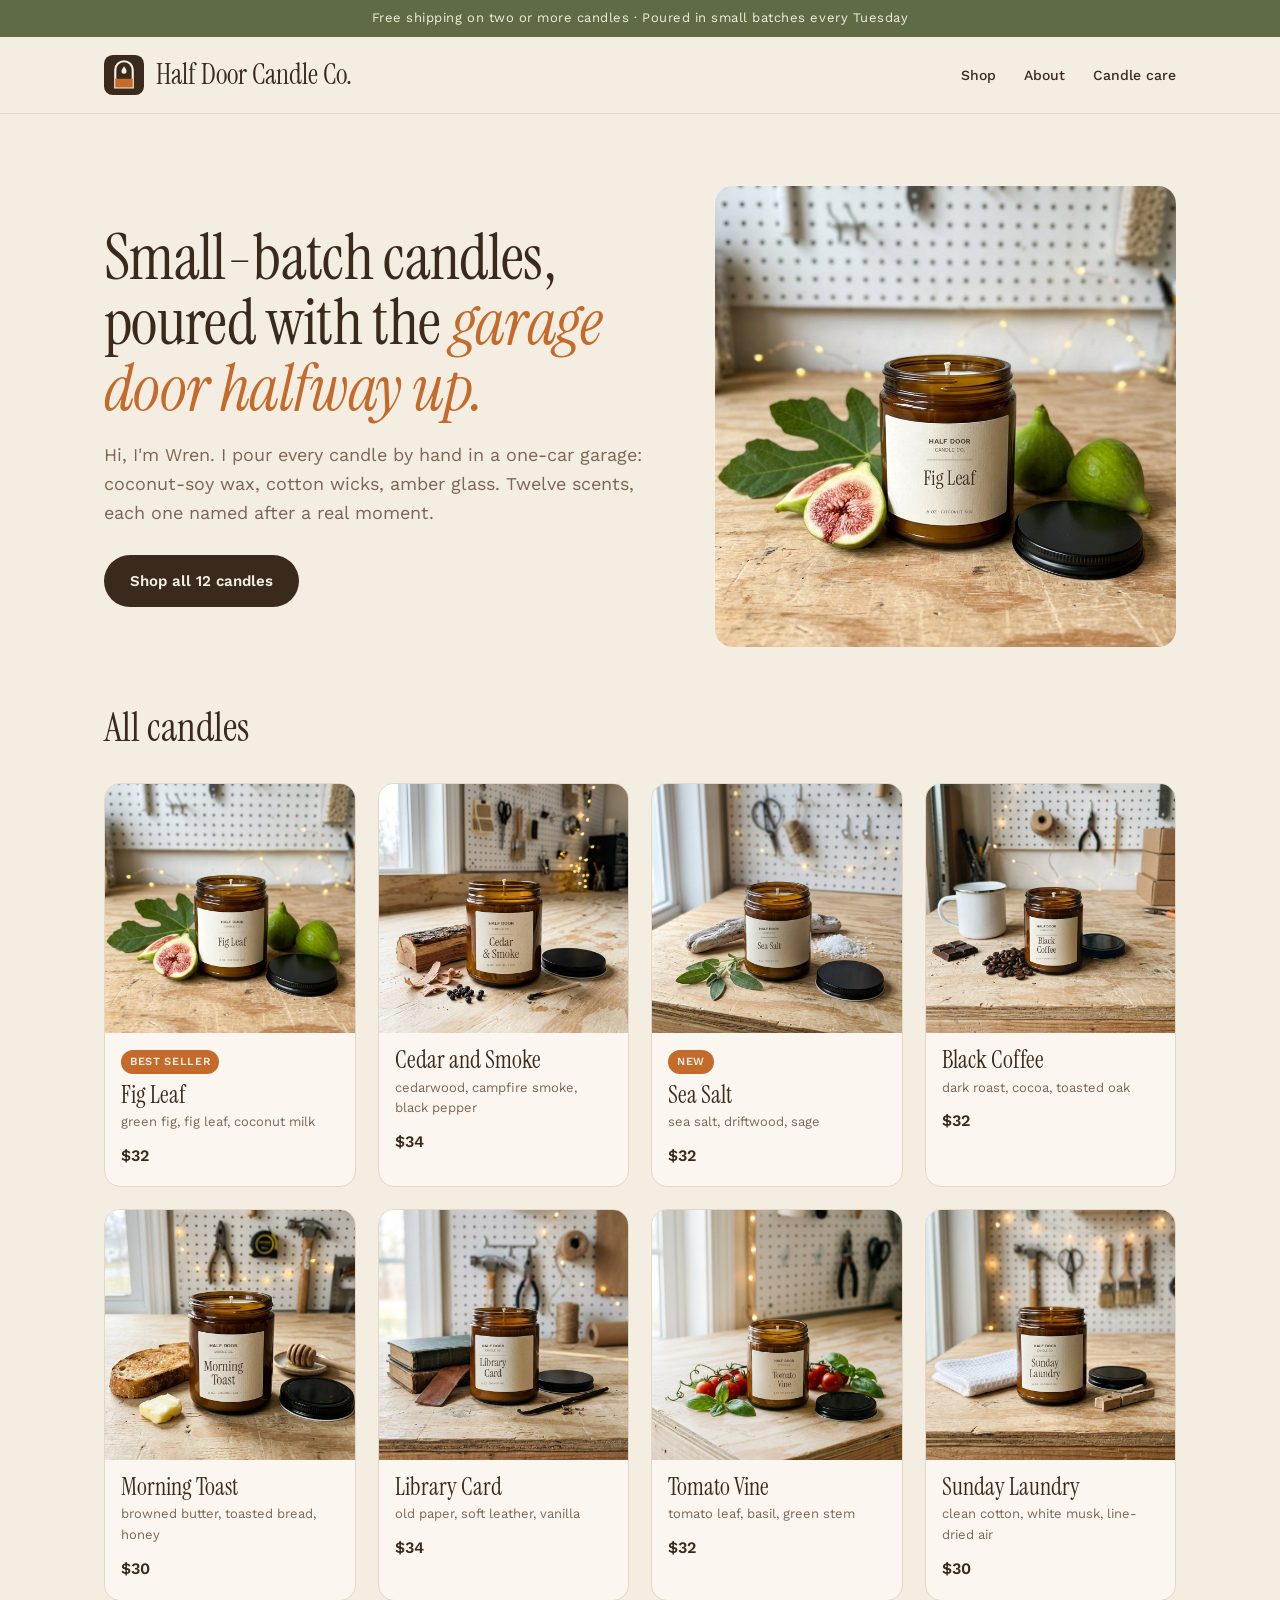
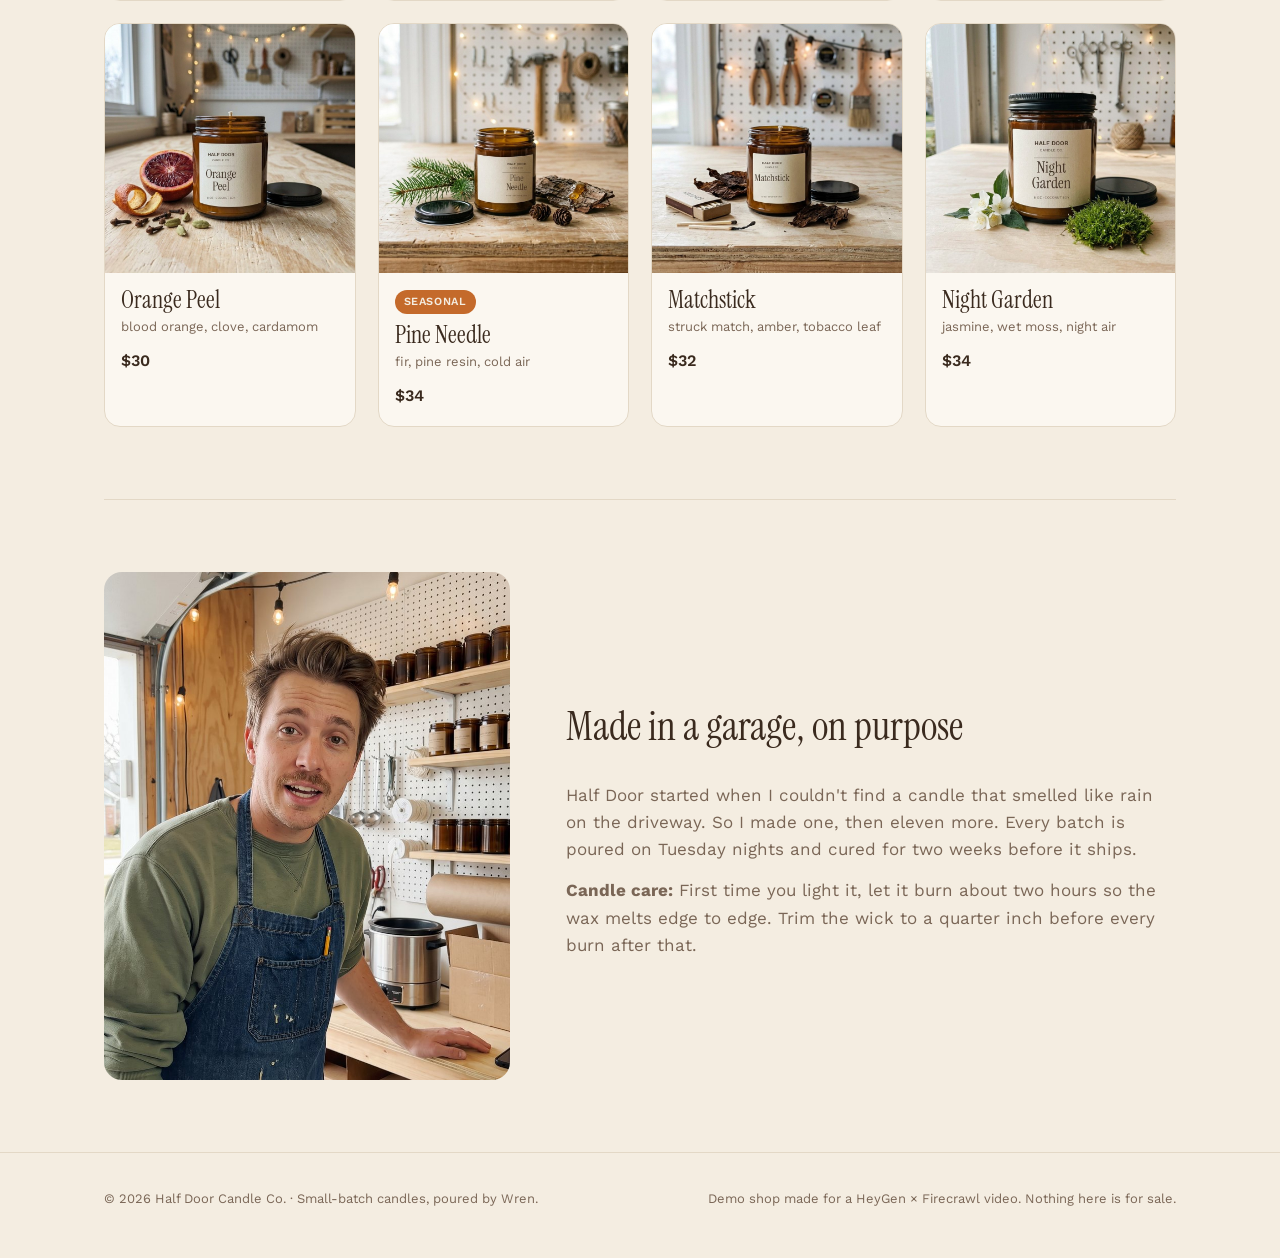
==== index.html @ d0961bba "Half Door Candle Co. demo shop for the Firecrawl x HeyGen MCP video Co-Authored-By: Claude Opus 5.5 " ====
<!doctype html>
<html lang="en"><head><meta charset="utf-8"><meta name="viewport" content="width=device-width,initial-scale=1">
<title>Half Door Candle Co. · Small-batch candles</title><meta name="description" content="Small-batch candles, poured in a one-car garage with the door halfway up.">
<meta property="og:title" content="Half Door Candle Co. · Small-batch candles"><meta property="og:description" content="Small-batch candles, poured in a one-car garage with the door halfway up.">
<meta property="og:image" content="img/fig-leaf.jpg"><meta property="og:site_name" content="Half Door Candle Co.">
<link rel="icon" href="logo.svg"><link rel="preconnect" href="https://fonts.googleapis.com"><link rel="preconnect" href="https://fonts.gstatic.com" crossorigin><link href="https://fonts.googleapis.com/css2?family=Instrument+Serif:ital@0;1&family=Work+Sans:wght@400;500;600&display=swap" rel="stylesheet"><link rel="stylesheet" href="style.css"><script type="application/ld+json">{"@context": "https://schema.org", "@type": "Store", "name": "Half Door Candle Co.", "description": "Small-batch candles, poured in a one-car garage with the door halfway up.", "founder": {"@type": "Person", "name": "Wren"}, "logo": "logo.svg"}</script></head>
<body>
<div class="bar">Free shipping on two or more candles · Poured in small batches every Tuesday</div>
<header><div class="wrap"><a class="brand" href="index.html"><img src="logo.svg" alt="Half Door Candle Co. logo">Half Door Candle Co.</a>
<nav><a href="index.html#shop">Shop</a><a href="index.html#about">About</a><a href="index.html#care">Candle care</a></nav></div></header>
<main class="wrap">
<section class="hero"><div>
<h1>Small-batch candles, poured with the <em>garage door halfway up.</em></h1>
<p>Hi, I'm Wren. I pour every candle by hand in a one-car garage: coconut-soy wax, cotton wicks, amber glass. Twelve scents, each one named after a real moment.</p>
<a class="btn" href="#shop">Shop all 12 candles</a></div>
<img src="img/fig-leaf.jpg" alt="Fig Leaf candle with fresh figs on a plywood workbench"></section>
<section id="shop"><h2>All candles</h2><div class="grid"><a class="card" href="candles/fig-leaf/"><img src="img/fig-leaf.jpg" alt="Fig Leaf candle in an amber jar" loading="lazy"><div class="meta"><span class="badge">Best seller</span><br><h3>Fig Leaf</h3><div class="notes">green fig, fig leaf, coconut milk</div><div class="price">$32</div></div></a><a class="card" href="candles/cedar-and-smoke/"><img src="img/cedar-and-smoke.jpg" alt="Cedar and Smoke candle in an amber jar" loading="lazy"><div class="meta"><h3>Cedar and Smoke</h3><div class="notes">cedarwood, campfire smoke, black pepper</div><div class="price">$34</div></div></a><a class="card" href="candles/sea-salt/"><img src="img/sea-salt.jpg" alt="Sea Salt candle in an amber jar" loading="lazy"><div class="meta"><span class="badge">New</span><br><h3>Sea Salt</h3><div class="notes">sea salt, driftwood, sage</div><div class="price">$32</div></div></a><a class="card" href="candles/black-coffee/"><img src="img/black-coffee.jpg" alt="Black Coffee candle in an amber jar" loading="lazy"><div class="meta"><h3>Black Coffee</h3><div class="notes">dark roast, cocoa, toasted oak</div><div class="price">$32</div></div></a><a class="card" href="candles/morning-toast/"><img src="img/morning-toast.jpg" alt="Morning Toast candle in an amber jar" loading="lazy"><div class="meta"><h3>Morning Toast</h3><div class="notes">browned butter, toasted bread, honey</div><div class="price">$30</div></div></a><a class="card" href="candles/library-card/"><img src="img/library-card.jpg" alt="Library Card candle in an amber jar" loading="lazy"><div class="meta"><h3>Library Card</h3><div class="notes">old paper, soft leather, vanilla</div><div class="price">$34</div></div></a><a class="card" href="candles/tomato-vine/"><img src="img/tomato-vine.jpg" alt="Tomato Vine candle in an amber jar" loading="lazy"><div class="meta"><h3>Tomato Vine</h3><div class="notes">tomato leaf, basil, green stem</div><div class="price">$32</div></div></a><a class="card" href="candles/sunday-laundry/"><img src="img/sunday-laundry.jpg" alt="Sunday Laundry candle in an amber jar" loading="lazy"><div class="meta"><h3>Sunday Laundry</h3><div class="notes">clean cotton, white musk, line-dried air</div><div class="price">$30</div></div></a><a class="card" href="candles/orange-peel/"><img src="img/orange-peel.jpg" alt="Orange Peel candle in an amber jar" loading="lazy"><div class="meta"><h3>Orange Peel</h3><div class="notes">blood orange, clove, cardamom</div><div class="price">$30</div></div></a><a class="card" href="candles/pine-needle/"><img src="img/pine-needle.jpg" alt="Pine Needle candle in an amber jar" loading="lazy"><div class="meta"><span class="badge">Seasonal</span><br><h3>Pine Needle</h3><div class="notes">fir, pine resin, cold air</div><div class="price">$34</div></div></a><a class="card" href="candles/matchstick/"><img src="img/matchstick.jpg" alt="Matchstick candle in an amber jar" loading="lazy"><div class="meta"><h3>Matchstick</h3><div class="notes">struck match, amber, tobacco leaf</div><div class="price">$32</div></div></a><a class="card" href="candles/night-garden/"><img src="img/night-garden.jpg" alt="Night Garden candle in an amber jar" loading="lazy"><div class="meta"><h3>Night Garden</h3><div class="notes">jasmine, wet moss, night air</div><div class="price">$34</div></div></a></div></section>
<section class="about" id="about"><img src="img/wren.jpg" alt="Wren, the candle maker, in his garage studio">
<div><h2>Made in a garage, on purpose</h2>
<p>Half Door started when I couldn't find a candle that smelled like rain on the driveway. So I made one, then eleven more. Every batch is poured on Tuesday nights and cured for two weeks before it ships.</p>
<p id="care"><b>Candle care:</b> First time you light it, let it burn about two hours so the wax melts edge to edge. Trim the wick to a quarter inch before every burn after that.</p></div></section></main>
<footer><div class="wrap"><span>© 2026 Half Door Candle Co. · Small-batch candles, poured by Wren.</span>
<span>Demo shop made for a HeyGen × Firecrawl video. Nothing here is for sale.</span></div></footer>
</body></html>
---- style.css ----
:root{--paper:#F4EDE1;--card:#FBF7F0;--ink:#3A2A1E;--soft:#7A6656;--amber:#C46A2B;--moss:#5F6B45;--line:#E3D8C6}
*{box-sizing:border-box;margin:0;padding:0}
body{background:var(--paper);color:var(--ink);font:16px/1.6 'Work Sans',system-ui,sans-serif}
a{color:inherit;text-decoration:none}
.wrap{max-width:1120px;margin:0 auto;padding:0 24px}
.bar{background:var(--moss);color:var(--paper);text-align:center;font-size:13px;letter-spacing:.04em;padding:8px 16px}
header{border-bottom:1px solid var(--line)}
header .wrap{display:flex;align-items:center;justify-content:space-between;height:76px}
.brand{display:flex;align-items:center;gap:12px;font-family:'Instrument Serif',serif;font-size:28px;line-height:1}
.brand img{width:40px;height:40px}
nav{display:flex;gap:28px;font-size:14px;font-weight:500}
nav a:hover{color:var(--amber)}
.hero{padding:72px 0 48px;display:grid;grid-template-columns:1.1fr .9fr;gap:48px;align-items:center}
.hero h1{font-family:'Instrument Serif',serif;font-weight:400;font-size:64px;line-height:1.02;letter-spacing:-.01em}
.hero h1 em{color:var(--amber)}
.hero p{margin-top:20px;font-size:18px;color:var(--soft);max-width:30em}
.btn{display:inline-block;margin-top:28px;background:var(--ink);color:var(--paper);padding:14px 26px;border-radius:999px;font-weight:600;font-size:15px}
.btn:hover{background:var(--amber)}
.hero img{width:100%;border-radius:18px;display:block}
h2{font-family:'Instrument Serif',serif;font-weight:400;font-size:40px;margin-bottom:24px}
.grid{display:grid;grid-template-columns:repeat(4,1fr);gap:22px;padding-bottom:72px}
.card{background:var(--card);border:1px solid var(--line);border-radius:16px;overflow:hidden;transition:transform .2s}
.card:hover{transform:translateY(-3px)}
.card img{width:100%;aspect-ratio:1;object-fit:cover;display:block}
.card .meta{padding:14px 16px 18px}
.card h3{font-family:'Instrument Serif',serif;font-weight:400;font-size:24px;line-height:1.1}
.card .notes{font-size:13px;color:var(--soft);margin-top:4px}
.card .price{margin-top:10px;font-weight:600}
.badge{display:inline-block;font-size:11px;font-weight:600;letter-spacing:.06em;text-transform:uppercase;color:var(--paper);background:var(--amber);padding:3px 9px;border-radius:999px;margin-bottom:8px}
.about{display:grid;grid-template-columns:.8fr 1.2fr;gap:56px;align-items:center;padding:72px 0;border-top:1px solid var(--line)}
.about img{width:100%;border-radius:18px;display:block}
.about p{color:var(--soft);font-size:17px;margin-top:14px}
.product{display:grid;grid-template-columns:1fr 1fr;gap:56px;padding:56px 0 80px}
.product img{width:100%;border-radius:18px;display:block}
.crumb{font-size:13px;color:var(--soft);margin-bottom:18px}
.product h1{font-family:'Instrument Serif',serif;font-weight:400;font-size:58px;line-height:1}
.product .price{font-size:22px;font-weight:600;margin-top:14px}
.product .notes{display:flex;gap:8px;flex-wrap:wrap;margin-top:20px}
.product .notes span{border:1px solid var(--line);background:var(--card);border-radius:999px;padding:6px 14px;font-size:14px}
.from{margin-top:28px;padding:20px 22px;background:var(--card);border-left:3px solid var(--amber);border-radius:0 12px 12px 0}
.from b{display:block;font-size:12px;letter-spacing:.08em;text-transform:uppercase;color:var(--amber);margin-bottom:6px}
.from p{font-family:'Instrument Serif',serif;font-size:24px;line-height:1.25}
.specs{margin-top:26px;font-size:14px;color:var(--soft)}
.specs li{list-style:none;padding:8px 0;border-bottom:1px solid var(--line)}
footer{border-top:1px solid var(--line);padding:36px 0 48px;font-size:13px;color:var(--soft)}
footer .wrap{display:flex;justify-content:space-between;gap:24px;flex-wrap:wrap}
@media (max-width:860px){.hero,.about,.product{grid-template-columns:1fr}.grid{grid-template-columns:repeat(2,1fr)}.hero h1{font-size:46px}nav{display:none}}
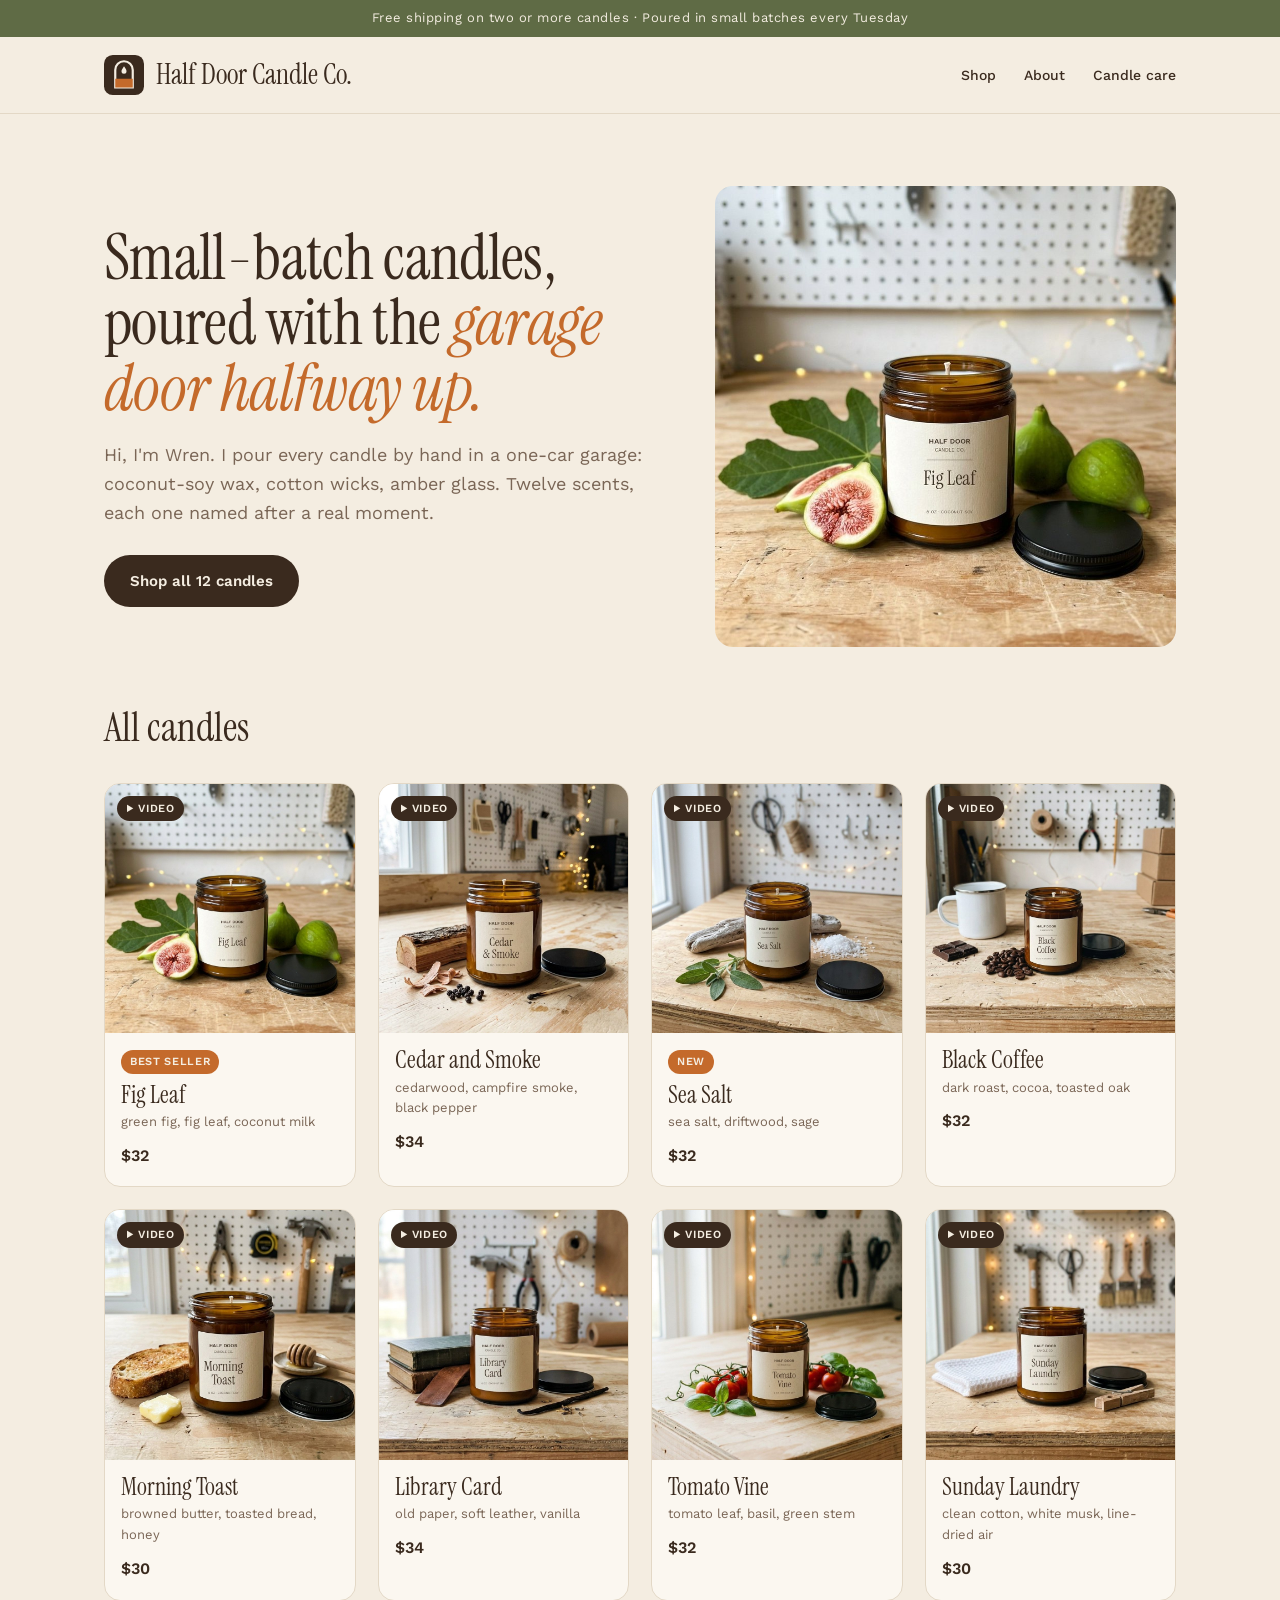
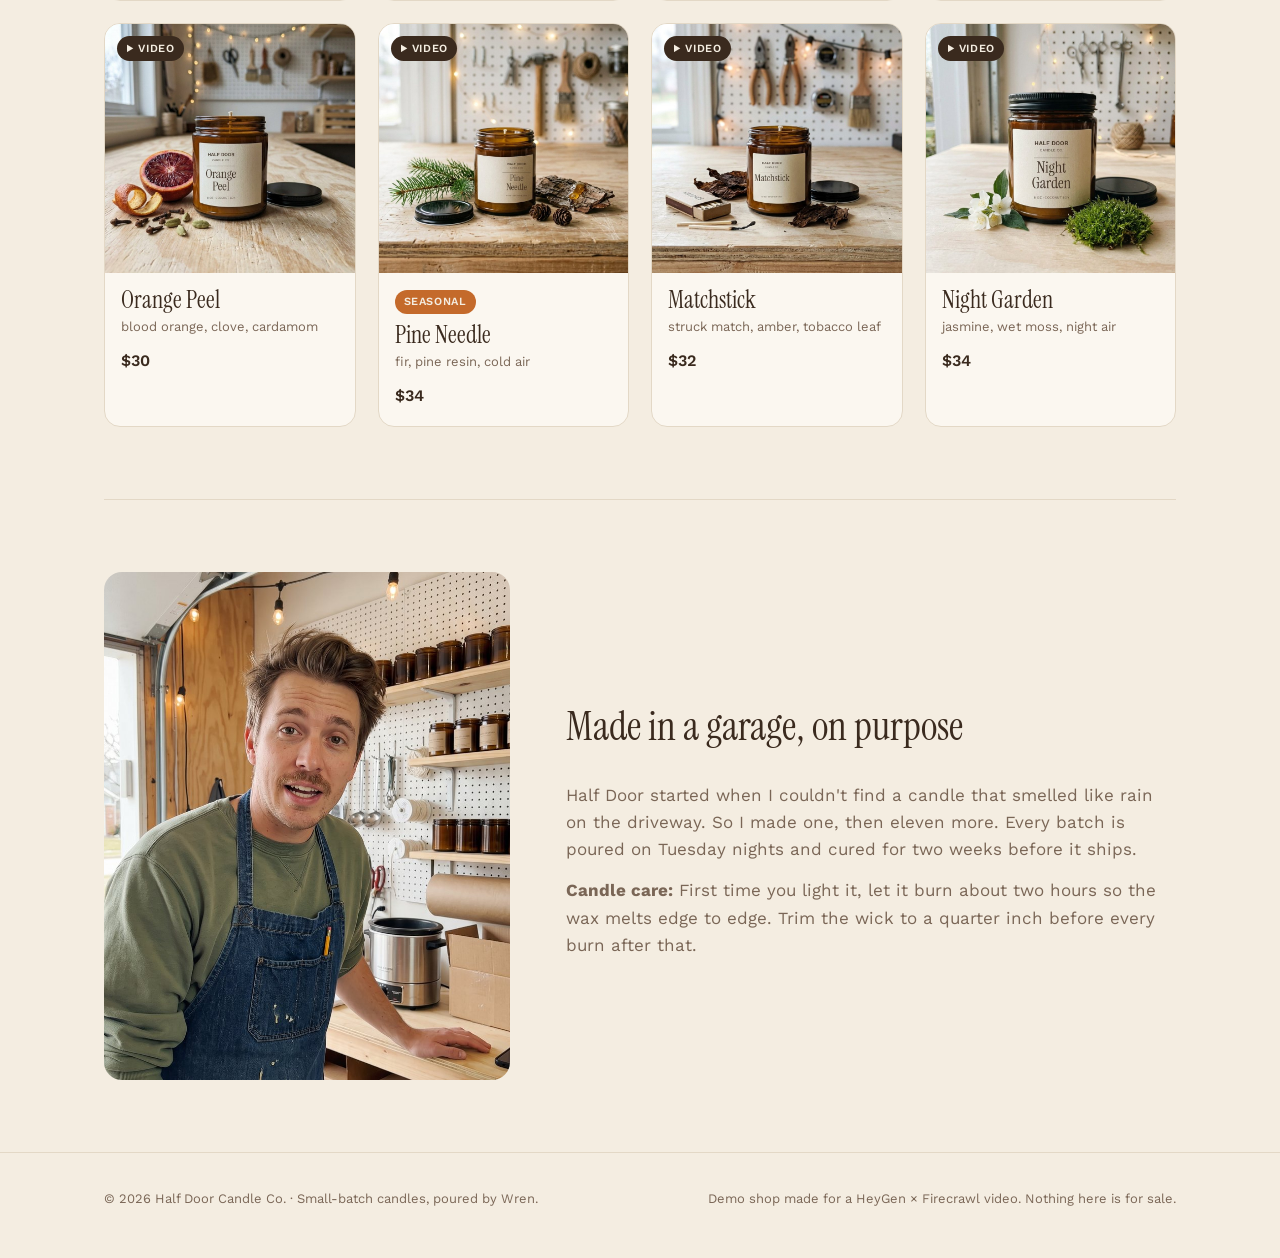
==== commit e2634c66: "Product pages play Wren's video in place of the photo Each candle page now autoplays (muted, tap for" ====
--- a/index.html
+++ b/index.html
@@ -14,11 +14,13 @@
 <p>Hi, I'm Wren. I pour every candle by hand in a one-car garage: coconut-soy wax, cotton wicks, amber glass. Twelve scents, each one named after a real moment.</p>
 <a class="btn" href="#shop">Shop all 12 candles</a></div>
 <img src="img/fig-leaf.jpg" alt="Fig Leaf candle with fresh figs on a plywood workbench"></section>
-<section id="shop"><h2>All candles</h2><div class="grid"><a class="card" href="candles/fig-leaf/"><img src="img/fig-leaf.jpg" alt="Fig Leaf candle in an amber jar" loading="lazy"><div class="meta"><span class="badge">Best seller</span><br><h3>Fig Leaf</h3><div class="notes">green fig, fig leaf, coconut milk</div><div class="price">$32</div></div></a><a class="card" href="candles/cedar-and-smoke/"><img src="img/cedar-and-smoke.jpg" alt="Cedar and Smoke candle in an amber jar" loading="lazy"><div class="meta"><h3>Cedar and Smoke</h3><div class="notes">cedarwood, campfire smoke, black pepper</div><div class="price">$34</div></div></a><a class="card" href="candles/sea-salt/"><img src="img/sea-salt.jpg" alt="Sea Salt candle in an amber jar" loading="lazy"><div class="meta"><span class="badge">New</span><br><h3>Sea Salt</h3><div class="notes">sea salt, driftwood, sage</div><div class="price">$32</div></div></a><a class="card" href="candles/black-coffee/"><img src="img/black-coffee.jpg" alt="Black Coffee candle in an amber jar" loading="lazy"><div class="meta"><h3>Black Coffee</h3><div class="notes">dark roast, cocoa, toasted oak</div><div class="price">$32</div></div></a><a class="card" href="candles/morning-toast/"><img src="img/morning-toast.jpg" alt="Morning Toast candle in an amber jar" loading="lazy"><div class="meta"><h3>Morning Toast</h3><div class="notes">browned butter, toasted bread, honey</div><div class="price">$30</div></div></a><a class="card" href="candles/library-card/"><img src="img/library-card.jpg" alt="Library Card candle in an amber jar" loading="lazy"><div class="meta"><h3>Library Card</h3><div class="notes">old paper, soft leather, vanilla</div><div class="price">$34</div></div></a><a class="card" href="candles/tomato-vine/"><img src="img/tomato-vine.jpg" alt="Tomato Vine candle in an amber jar" loading="lazy"><div class="meta"><h3>Tomato Vine</h3><div class="notes">tomato leaf, basil, green stem</div><div class="price">$32</div></div></a><a class="card" href="candles/sunday-laundry/"><img src="img/sunday-laundry.jpg" alt="Sunday Laundry candle in an amber jar" loading="lazy"><div class="meta"><h3>Sunday Laundry</h3><div class="notes">clean cotton, white musk, line-dried air</div><div class="price">$30</div></div></a><a class="card" href="candles/orange-peel/"><img src="img/orange-peel.jpg" alt="Orange Peel candle in an amber jar" loading="lazy"><div class="meta"><h3>Orange Peel</h3><div class="notes">blood orange, clove, cardamom</div><div class="price">$30</div></div></a><a class="card" href="candles/pine-needle/"><img src="img/pine-needle.jpg" alt="Pine Needle candle in an amber jar" loading="lazy"><div class="meta"><span class="badge">Seasonal</span><br><h3>Pine Needle</h3><div class="notes">fir, pine resin, cold air</div><div class="price">$34</div></div></a><a class="card" href="candles/matchstick/"><img src="img/matchstick.jpg" alt="Matchstick candle in an amber jar" loading="lazy"><div class="meta"><h3>Matchstick</h3><div class="notes">struck match, amber, tobacco leaf</div><div class="price">$32</div></div></a><a class="card" href="candles/night-garden/"><img src="img/night-garden.jpg" alt="Night Garden candle in an amber jar" loading="lazy"><div class="meta"><h3>Night Garden</h3><div class="notes">jasmine, wet moss, night air</div><div class="price">$34</div></div></a></div></section>
+<section id="shop"><h2>All candles</h2><div class="grid"><a class="card" href="candles/fig-leaf/"><img src="img/fig-leaf.jpg" alt="Fig Leaf candle in an amber jar" loading="lazy"><span class="play">▶ Video</span><div class="meta"><span class="badge">Best seller</span><br><h3>Fig Leaf</h3><div class="notes">green fig, fig leaf, coconut milk</div><div class="price">$32</div></div></a><a class="card" href="candles/cedar-and-smoke/"><img src="img/cedar-and-smoke.jpg" alt="Cedar and Smoke candle in an amber jar" loading="lazy"><span class="play">▶ Video</span><div class="meta"><h3>Cedar and Smoke</h3><div class="notes">cedarwood, campfire smoke, black pepper</div><div class="price">$34</div></div></a><a class="card" href="candles/sea-salt/"><img src="img/sea-salt.jpg" alt="Sea Salt candle in an amber jar" loading="lazy"><span class="play">▶ Video</span><div class="meta"><span class="badge">New</span><br><h3>Sea Salt</h3><div class="notes">sea salt, driftwood, sage</div><div class="price">$32</div></div></a><a class="card" href="candles/black-coffee/"><img src="img/black-coffee.jpg" alt="Black Coffee candle in an amber jar" loading="lazy"><span class="play">▶ Video</span><div class="meta"><h3>Black Coffee</h3><div class="notes">dark roast, cocoa, toasted oak</div><div class="price">$32</div></div></a><a class="card" href="candles/morning-toast/"><img src="img/morning-toast.jpg" alt="Morning Toast candle in an amber jar" loading="lazy"><span class="play">▶ Video</span><div class="meta"><h3>Morning Toast</h3><div class="notes">browned butter, toasted bread, honey</div><div class="price">$30</div></div></a><a class="card" href="candles/library-card/"><img src="img/library-card.jpg" alt="Library Card candle in an amber jar" loading="lazy"><span class="play">▶ Video</span><div class="meta"><h3>Library Card</h3><div class="notes">old paper, soft leather, vanilla</div><div class="price">$34</div></div></a><a class="card" href="candles/tomato-vine/"><img src="img/tomato-vine.jpg" alt="Tomato Vine candle in an amber jar" loading="lazy"><span class="play">▶ Video</span><div class="meta"><h3>Tomato Vine</h3><div class="notes">tomato leaf, basil, green stem</div><div class="price">$32</div></div></a><a class="card" href="candles/sunday-laundry/"><img src="img/sunday-laundry.jpg" alt="Sunday Laundry candle in an amber jar" loading="lazy"><span class="play">▶ Video</span><div class="meta"><h3>Sunday Laundry</h3><div class="notes">clean cotton, white musk, line-dried air</div><div class="price">$30</div></div></a><a class="card" href="candles/orange-peel/"><img src="img/orange-peel.jpg" alt="Orange Peel candle in an amber jar" loading="lazy"><span class="play">▶ Video</span><div class="meta"><h3>Orange Peel</h3><div class="notes">blood orange, clove, cardamom</div><div class="price">$30</div></div></a><a class="card" href="candles/pine-needle/"><img src="img/pine-needle.jpg" alt="Pine Needle candle in an amber jar" loading="lazy"><span class="play">▶ Video</span><div class="meta"><span class="badge">Seasonal</span><br><h3>Pine Needle</h3><div class="notes">fir, pine resin, cold air</div><div class="price">$34</div></div></a><a class="card" href="candles/matchstick/"><img src="img/matchstick.jpg" alt="Matchstick candle in an amber jar" loading="lazy"><span class="play">▶ Video</span><div class="meta"><h3>Matchstick</h3><div class="notes">struck match, amber, tobacco leaf</div><div class="price">$32</div></div></a><a class="card" href="candles/night-garden/"><img src="img/night-garden.jpg" alt="Night Garden candle in an amber jar" loading="lazy"><span class="play">▶ Video</span><div class="meta"><h3>Night Garden</h3><div class="notes">jasmine, wet moss, night air</div><div class="price">$34</div></div></a></div></section>
 <section class="about" id="about"><img src="img/wren.jpg" alt="Wren, the candle maker, in his garage studio">
 <div><h2>Made in a garage, on purpose</h2>
 <p>Half Door started when I couldn't find a candle that smelled like rain on the driveway. So I made one, then eleven more. Every batch is poured on Tuesday nights and cured for two weeks before it ships.</p>
 <p id="care"><b>Candle care:</b> First time you light it, let it burn about two hours so the wax melts edge to edge. Trim the wick to a quarter inch before every burn after that.</p></div></section></main>
 <footer><div class="wrap"><span>© 2026 Half Door Candle Co. · Small-batch candles, poured by Wren.</span>
 <span>Demo shop made for a HeyGen × Firecrawl video. Nothing here is for sale.</span></div></footer>
+<script>document.querySelectorAll('.vid').forEach(f=>{const v=f.querySelector('video'),b=f.querySelector('.snd');
+b.addEventListener('click',()=>{v.muted=!v.muted;if(!v.muted){v.currentTime=0;v.play()}b.textContent=v.muted?'Tap for sound':'Mute'})})</script>
 </body></html>
--- a/style.css
+++ b/style.css
@@ -33,6 +33,12 @@
 .about p{color:var(--soft);font-size:17px;margin-top:14px}
 .product{display:grid;grid-template-columns:1fr 1fr;gap:56px;padding:56px 0 80px}
 .product img{width:100%;border-radius:18px;display:block}
+.vid{position:relative;margin:0;align-self:start}
+.vid video{width:100%;aspect-ratio:1;object-fit:cover;object-position:50% 28%;border-radius:18px;display:block;background:#E9DFCF}
+.snd{position:absolute;right:14px;bottom:52px;border:0;cursor:pointer;background:var(--ink);color:var(--paper);font:600 13px 'Work Sans',sans-serif;padding:9px 14px;border-radius:999px;opacity:.92}
+.vid figcaption{margin-top:10px;font-size:13px;color:var(--soft)}
+.card .play{position:absolute;left:12px;top:12px;background:var(--ink);color:var(--paper);font-size:11px;font-weight:600;letter-spacing:.06em;text-transform:uppercase;padding:4px 9px;border-radius:999px}
+.card{position:relative}
 .crumb{font-size:13px;color:var(--soft);margin-bottom:18px}
 .product h1{font-family:'Instrument Serif',serif;font-weight:400;font-size:58px;line-height:1}
 .product .price{font-size:22px;font-weight:600;margin-top:14px}
